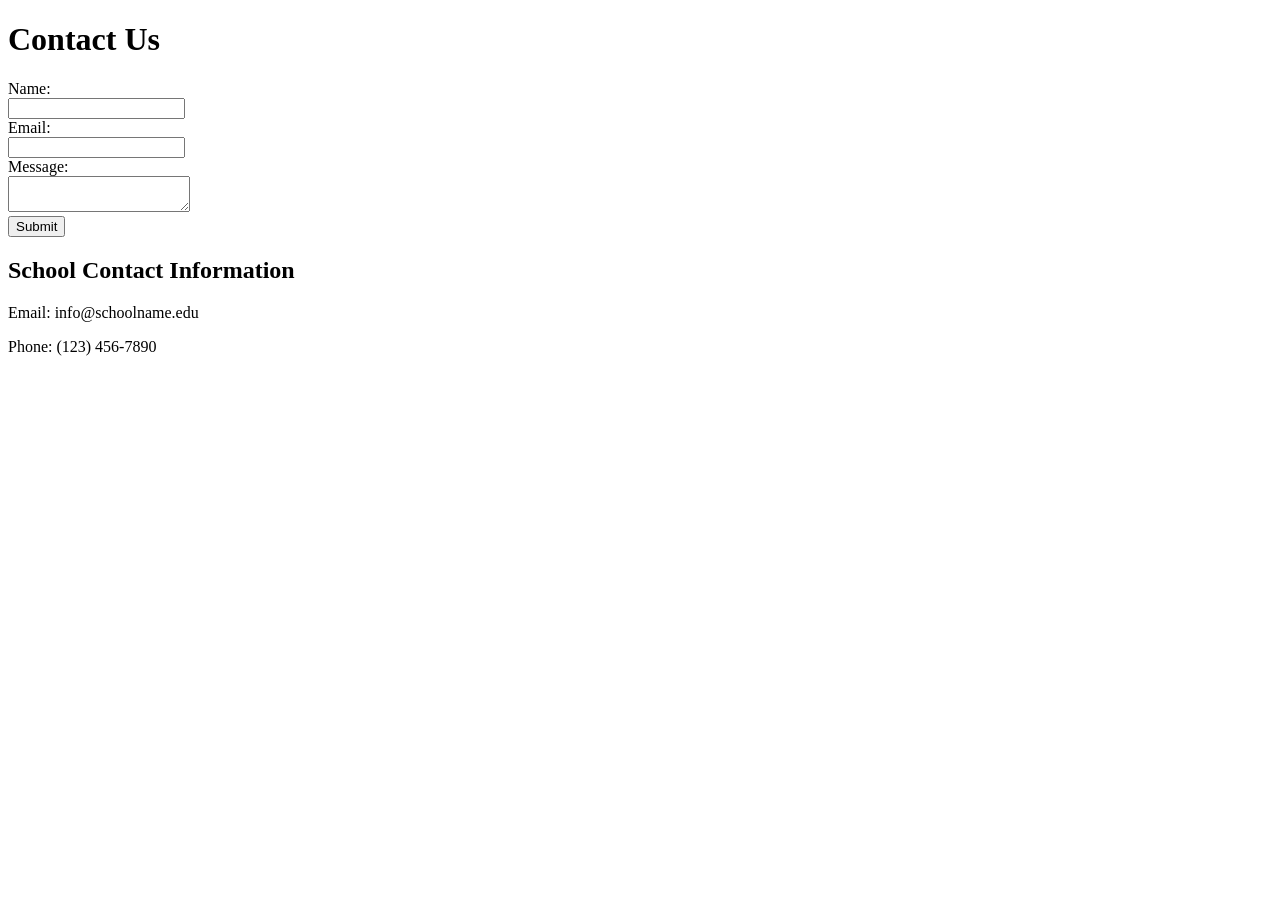
==== contact.html @ 47593c36 "Add contact.html with contact form and school contact information" ====
<!DOCTYPE html>
<html>
<head>
    <title>Contact Us</title>
</head>
<body>
    <h1>Contact Us</h1>
    <form>
        <label for="name">Name:</label><br>
        <input type="text" id="name" name="name"><br>
        <label for="email">Email:</label><br>
        <input type="email" id="email" name="email"><br>
        <label for="message">Message:</label><br>
        <textarea id="message" name="message"></textarea><br>
        <input type="submit" value="Submit">
    </form>

    <h2>School Contact Information</h2>
    <p>Email: info@schoolname.edu</p>
    <p>Phone: (123) 456-7890</p>
</body>
</html>
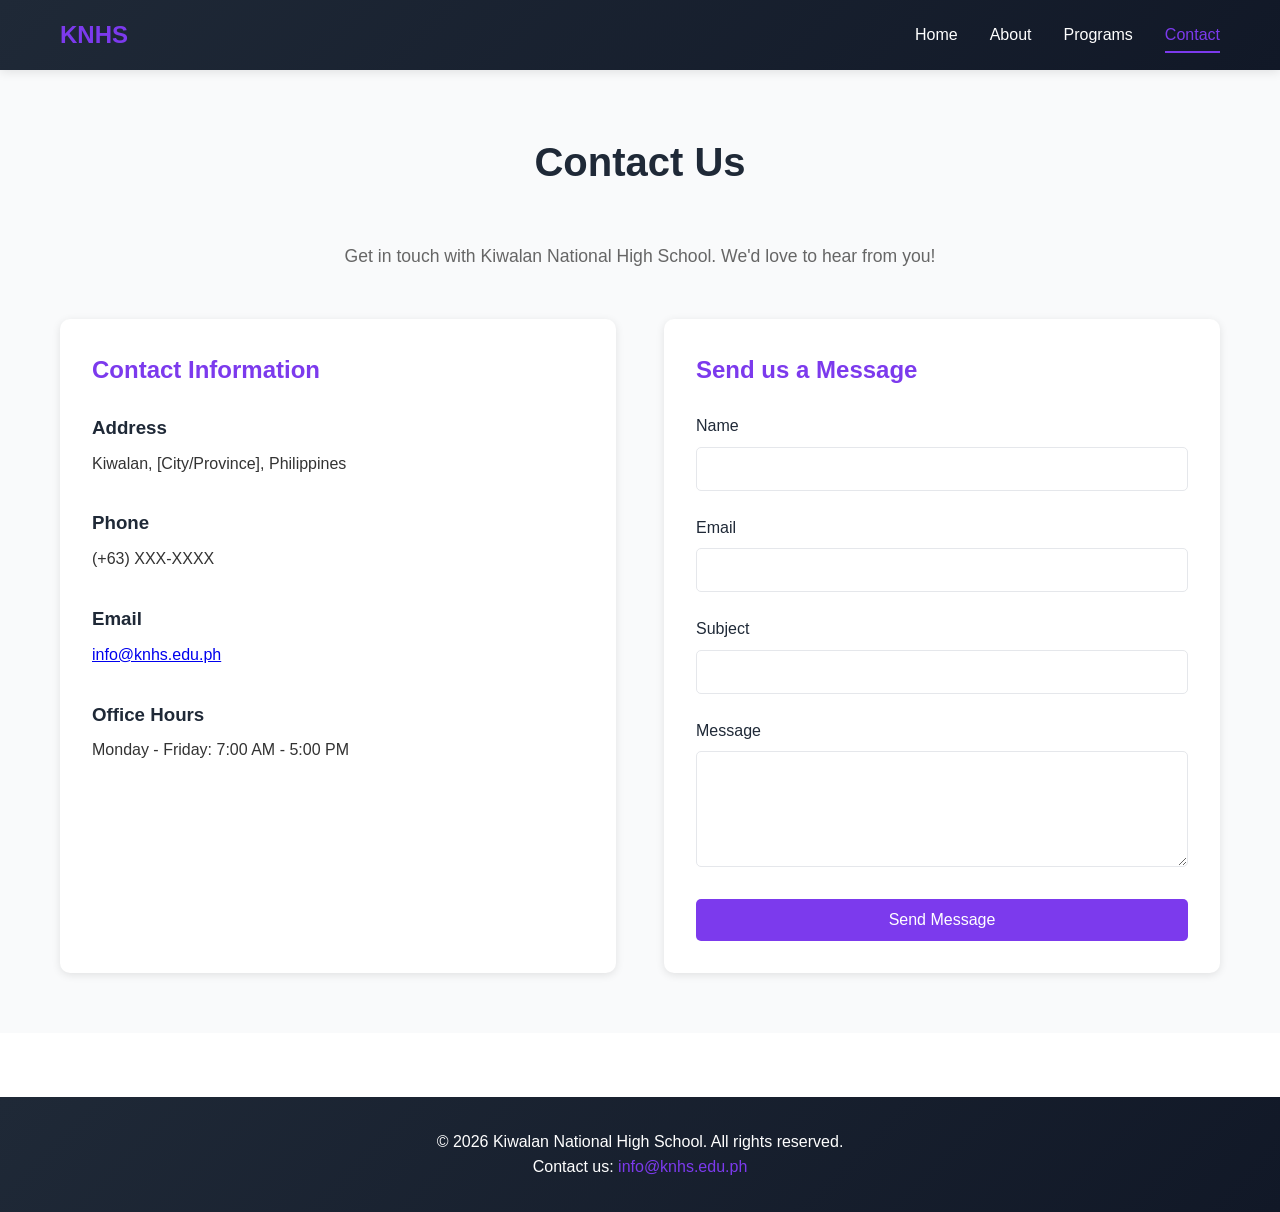
==== commit 06b6f042: "Add contact.html, styles.css, and script.js files." ====
--- a/contact.html
+++ b/contact.html
@@ -1,22 +1,91 @@
 <!DOCTYPE html>
-<html>
+<html lang="en">
 <head>
-    <title>Contact Us</title>
+    <meta charset="UTF-8">
+    <meta name="viewport" content="width=device-width, initial-scale=1.0">
+    <title>Contact Us - Kiwalan National High School</title>
+    <link rel="stylesheet" href="styles.css">
 </head>
 <body>
-    <h1>Contact Us</h1>
-    <form>
-        <label for="name">Name:</label><br>
-        <input type="text" id="name" name="name"><br>
-        <label for="email">Email:</label><br>
-        <input type="email" id="email" name="email"><br>
-        <label for="message">Message:</label><br>
-        <textarea id="message" name="message"></textarea><br>
-        <input type="submit" value="Submit">
-    </form>
+    <!-- Navigation -->
+    <nav class="navbar">
+        <div class="container">
+            <div class="logo">KNHS</div>
+            <ul class="nav-menu">
+                <li><a href="index.html">Home</a></li>
+                <li><a href="about.html">About</a></li>
+                <li><a href="programs.html">Programs</a></li>
+                <li><a href="contact.html" class="active">Contact</a></li>
+            </ul>
+            <div class="hamburger">
+                <span></span>
+                <span></span>
+                <span></span>
+            </div>
+        </div>
+    </nav>
 
-    <h2>School Contact Information</h2>
-    <p>Email: info@schoolname.edu</p>
-    <p>Phone: (123) 456-7890</p>
+    <!-- Contact Section -->
+    <section class="contact-section">
+        <div class="container">
+            <h1>Contact Us</h1>
+            <p class="intro">Get in touch with Kiwalan National High School. We'd love to hear from you!</p>
+
+            <div class="contact-content">
+                <div class="contact-info">
+                    <h2>Contact Information</h2>
+                    <div class="info-item">
+                        <h3>Address</h3>
+                        <p>Kiwalan, [City/Province], Philippines</p>
+                    </div>
+                    <div class="info-item">
+                        <h3>Phone</h3>
+                        <p>(+63) XXX-XXXX</p>
+                    </div>
+                    <div class="info-item">
+                        <h3>Email</h3>
+                        <p><a href="mailto:info@knhs.edu.ph">info@knhs.edu.ph</a></p>
+                    </div>
+                    <div class="info-item">
+                        <h3>Office Hours</h3>
+                        <p>Monday - Friday: 7:00 AM - 5:00 PM</p>
+                    </div>
+                </div>
+
+                <div class="contact-form">
+                    <h2>Send us a Message</h2>
+                    <form id="contactForm">
+                        <div class="form-group">
+                            <label for="name">Name</label>
+                            <input type="text" id="name" name="name" required>
+                        </div>
+                        <div class="form-group">
+                            <label for="email">Email</label>
+                            <input type="email" id="email" name="email" required>
+                        </div>
+                        <div class="form-group">
+                            <label for="subject">Subject</label>
+                            <input type="text" id="subject" name="subject" required>
+                        </div>
+                        <div class="form-group">
+                            <label for="message">Message</label>
+                            <textarea id="message" name="message" rows="5" required></textarea>
+                        </div>
+                        <button type="submit" class="btn">Send Message</button>
+                    </form>
+                </div>
+            </div>
+        </div>
+    </section>
+
+    <!-- Footer -->
+    <footer class="footer">
+        <div class="container">
+            <p>&copy; 2026 Kiwalan National High School. All rights reserved.</p>
+            <p>Contact us: <a href="mailto:info@knhs.edu.ph">info@knhs.edu.ph</a></p>
+        </div>
+    </footer>
+
+    <script src="script.js"></script>
 </body>
-</html>+</html>
--- a/styles.css
+++ b/styles.css
@@ -0,0 +1,458 @@
+* {
+    margin: 0;
+    padding: 0;
+    box-sizing: border-box;
+}
+
+:root {
+    --primary-color: #7c3aed;
+    --secondary-color: #1f2937;
+    --text-color: #333;
+    --light-bg: #f9fafb;
+    --border-color: #e5e7eb;
+}
+
+body {
+    font-family: 'Segoe UI', Tahoma, Geneva, Verdana, sans-serif;
+    line-height: 1.6;
+    color: var(--text-color);
+}
+
+.container {
+    max-width: 1200px;
+    margin: 0 auto;
+    padding: 0 20px;
+}
+
+/* Navigation */
+.navbar {
+    background: linear-gradient(135deg, var(--secondary-color) 0%, #111827 100%);
+    color: white;
+    padding: 1rem 0;
+    position: sticky;
+    top: 0;
+    z-index: 100;
+    box-shadow: 0 2px 10px rgba(0, 0, 0, 0.1);
+}
+
+.navbar .container {
+    display: flex;
+    justify-content: space-between;
+    align-items: center;
+}
+
+.logo {
+    font-size: 1.5rem;
+    font-weight: bold;
+    color: var(--primary-color);
+}
+
+.nav-menu {
+    display: flex;
+    list-style: none;
+    gap: 2rem;
+}
+
+.nav-menu a {
+    color: white;
+    text-decoration: none;
+    transition: color 0.3s;
+    padding: 0.5rem 0;
+    border-bottom: 2px solid transparent;
+}
+
+.nav-menu a:hover,
+.nav-menu a.active {
+    color: var(--primary-color);
+    border-bottom-color: var(--primary-color);
+}
+
+.hamburger {
+    display: none;
+    flex-direction: column;
+    cursor: pointer;
+}
+
+.hamburger span {
+    width: 25px;
+    height: 3px;
+    background: white;
+    margin: 5px 0;
+    transition: 0.3s;
+}
+
+/* Hero Section */
+.hero {
+    background: linear-gradient(135deg, var(--primary-color) 0%, var(--secondary-color) 100%);
+    color: white;
+    padding: 100px 20px;
+    text-align: center;
+    min-height: 500px;
+    display: flex;
+    align-items: center;
+    justify-content: center;
+}
+
+.hero-content h1 {
+    font-size: 3rem;
+    margin-bottom: 1rem;
+}
+
+.hero-content p {
+    font-size: 1.3rem;
+    margin-bottom: 2rem;
+}
+
+.btn {
+    display: inline-block;
+    background: var(--primary-color);
+    color: white;
+    padding: 12px 30px;
+    text-decoration: none;
+    border-radius: 5px;
+    transition: all 0.3s;
+    border: none;
+    cursor: pointer;
+    font-size: 1rem;
+}
+
+.btn:hover {
+    background: #6d28d9;
+    transform: translateY(-2px);
+    box-shadow: 0 5px 15px rgba(0, 0, 0, 0.2);
+}
+
+/* Programs Preview */
+.programs-preview {
+    padding: 60px 20px;
+    background: var(--light-bg);
+}
+
+.programs-preview h2,
+.features h2,
+.about-section h1,
+.programs-section h1,
+.contact-section h1 {
+    text-align: center;
+    font-size: 2.5rem;
+    margin-bottom: 3rem;
+    color: var(--secondary-color);
+}
+
+.programs-grid {
+    display: grid;
+    grid-template-columns: repeat(auto-fit, minmax(200px, 1fr));
+    gap: 2rem;
+    margin-bottom: 2rem;
+}
+
+.program-card {
+    background: white;
+    padding: 2rem;
+    border-radius: 10px;
+    box-shadow: 0 2px 8px rgba(0, 0, 0, 0.1);
+    transition: all 0.3s;
+    border-left: 4px solid var(--primary-color);
+}
+
+.program-card:hover {
+    transform: translateY(-5px);
+    box-shadow: 0 8px 20px rgba(124, 58, 237, 0.2);
+}
+
+.program-card h3 {
+    color: var(--primary-color);
+    margin-bottom: 0.5rem;
+}
+
+.programs-preview .btn {
+    display: block;
+    width: fit-content;
+    margin: 0 auto;
+}
+
+/* Features Section */
+.features {
+    padding: 60px 20px;
+}
+
+.features-grid {
+    display: grid;
+    grid-template-columns: repeat(auto-fit, minmax(250px, 1fr));
+    gap: 2rem;
+}
+
+.feature-card {
+    background: white;
+    padding: 2rem;
+    border-radius: 10px;
+    box-shadow: 0 2px 8px rgba(0, 0, 0, 0.1);
+    text-align: center;
+    transition: all 0.3s;
+}
+
+.feature-card:hover {
+    transform: translateY(-5px);
+    box-shadow: 0 8px 20px rgba(124, 58, 237, 0.2);
+}
+
+.feature-card h3 {
+    color: var(--primary-color);
+    margin-bottom: 0.5rem;
+}
+
+/* About Section */
+.about-section {
+    padding: 60px 20px;
+    background: var(--light-bg);
+}
+
+.about-content {
+    background: white;
+    padding: 2rem;
+    margin-bottom: 2rem;
+    border-radius: 10px;
+    box-shadow: 0 2px 8px rgba(0, 0, 0, 0.1);
+}
+
+.about-content h2 {
+    color: var(--primary-color);
+    margin-bottom: 1rem;
+    font-size: 1.8rem;
+}
+
+.values-list {
+    list-style: none;
+    padding-left: 0;
+}
+
+.values-list li {
+    padding: 0.5rem 0;
+    padding-left: 2rem;
+    position: relative;
+}
+
+.values-list li:before {
+    content: "✓";
+    position: absolute;
+    left: 0;
+    color: var(--primary-color);
+    font-weight: bold;
+}
+
+/* Programs Section */
+.programs-section {
+    padding: 60px 20px;
+}
+
+.intro {
+    text-align: center;
+    font-size: 1.1rem;
+    margin-bottom: 3rem;
+    color: #666;
+}
+
+.program-detail {
+    background: var(--light-bg);
+    padding: 2rem;
+    margin-bottom: 2rem;
+    border-radius: 10px;
+    border-left: 4px solid var(--primary-color);
+}
+
+.program-detail h2 {
+    color: var(--primary-color);
+    margin-bottom: 1rem;
+    font-size: 1.8rem;
+}
+
+.program-detail ul {
+    list-style: none;
+    padding-left: 0;
+    margin-top: 1rem;
+}
+
+.program-detail li {
+    padding: 0.5rem 0;
+    padding-left: 2rem;
+    position: relative;
+}
+
+.program-detail li:before {
+    content: "→";
+    position: absolute;
+    left: 0;
+    color: var(--primary-color);
+    font-weight: bold;
+}
+
+/* Contact Section */
+.contact-section {
+    padding: 60px 20px;
+    background: var(--light-bg);
+}
+
+.contact-content {
+    display: grid;
+    grid-template-columns: 1fr 1fr;
+    gap: 3rem;
+    margin-top: 3rem;
+}
+
+.contact-info,
+.contact-form {
+    background: white;
+    padding: 2rem;
+    border-radius: 10px;
+    box-shadow: 0 2px 8px rgba(0, 0, 0, 0.1);
+}
+
+.contact-info h2,
+.contact-form h2 {
+    color: var(--primary-color);
+    margin-bottom: 1.5rem;
+    font-size: 1.5rem;
+}
+
+.info-item {
+    margin-bottom: 2rem;
+}
+
+.info-item h3 {
+    color: var(--secondary-color);
+    margin-bottom: 0.5rem;
+}
+
+.form-group {
+    margin-bottom: 1.5rem;
+}
+
+.form-group label {
+    display: block;
+    margin-bottom: 0.5rem;
+    color: var(--secondary-color);
+    font-weight: 500;
+}
+
+.form-group input,
+.form-group textarea {
+    width: 100%;
+    padding: 0.75rem;
+    border: 1px solid var(--border-color);
+    border-radius: 5px;
+    font-family: inherit;
+    font-size: 1rem;
+}
+
+.form-group input:focus,
+.form-group textarea:focus {
+    outline: none;
+    border-color: var(--primary-color);
+    box-shadow: 0 0 0 3px rgba(124, 58, 237, 0.1);
+}
+
+.contact-form .btn {
+    width: 100%;
+}
+
+/* Footer */
+.footer {
+    background: linear-gradient(135deg, var(--secondary-color) 0%, #111827 100%);
+    color: white;
+    text-align: center;
+    padding: 2rem;
+    margin-top: 4rem;
+}
+
+.footer a {
+    color: var(--primary-color);
+    text-decoration: none;
+}
+
+.footer a:hover {
+    text-decoration: underline;
+}
+
+/* Responsive Design */
+@media (max-width: 768px) {
+    .hamburger {
+        display: flex;
+    }
+
+    .nav-menu {
+        display: none;
+        position: absolute;
+        top: 70px;
+        left: 0;
+        width: 100%;
+        background: var(--secondary-color);
+        flex-direction: column;
+        gap: 0;
+        padding: 1rem 0;
+    }
+
+    .nav-menu.active {
+        display: flex;
+    }
+
+    .nav-menu a {
+        padding: 1rem 1.5rem;
+        border-bottom: none;
+        border-left: 3px solid transparent;
+    }
+
+    .nav-menu a:hover,
+    .nav-menu a.active {
+        border-left-color: var(--primary-color);
+    }
+
+    .hero-content h1 {
+        font-size: 1.8rem;
+    }
+
+    .hero-content p {
+        font-size: 1rem;
+    }
+
+    .programs-preview h2,
+    .features h2,
+    .about-section h1,
+    .programs-section h1,
+    .contact-section h1 {
+        font-size: 1.8rem;
+    }
+
+    .contact-content {
+        grid-template-columns: 1fr;
+    }
+
+    .programs-grid {
+        grid-template-columns: repeat(auto-fit, minmax(150px, 1fr));
+    }
+}
+
+@media (max-width: 480px) {
+    .hero-content h1 {
+        font-size: 1.5rem;
+    }
+
+    .nav-menu {
+        gap: 0;
+    }
+
+    .programs-preview h2,
+    .features h2,
+    .about-section h1,
+    .programs-section h1,
+    .contact-section h1 {
+        font-size: 1.5rem;
+    }
+
+    .programs-grid {
+        grid-template-columns: 1fr;
+    }
+
+    .features-grid {
+        grid-template-columns: 1fr;
+    }
+}
